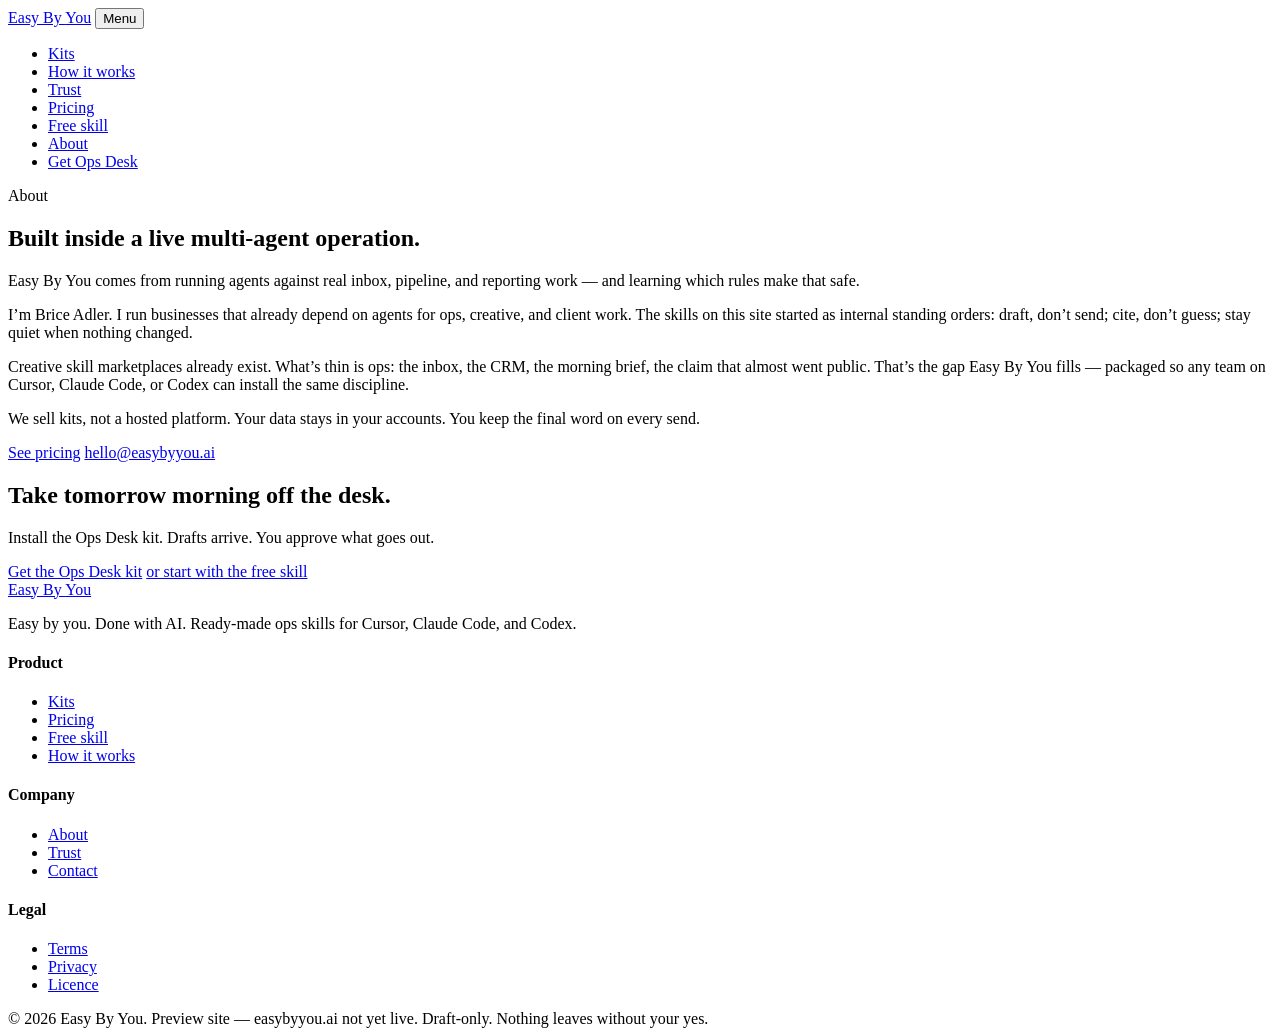
==== index.html @ 18d85d34 "Remove ping; add placeholder index note" ====
<!DOCTYPE html>
<html lang="en">
<head>
<meta charset="utf-8">
<title>Easy By You</title>
<meta http-equiv="refresh" content="0;url=about.html">
<style>body{font-family:system-ui;background:#F7F5F0;color:#14213D;padding:3rem;max-width:40rem;margin:auto}
a{color:#C8892B}</style>
</head>
<body>
<h1>Easy By You</h1>
<p>Easy by you. Done with AI.</p>
<p>Full static site is built locally. This preview repo is mid-upload.</p>
<p><a href="about.html">About</a> · Full pages landing shortly.</p>
</body></html>
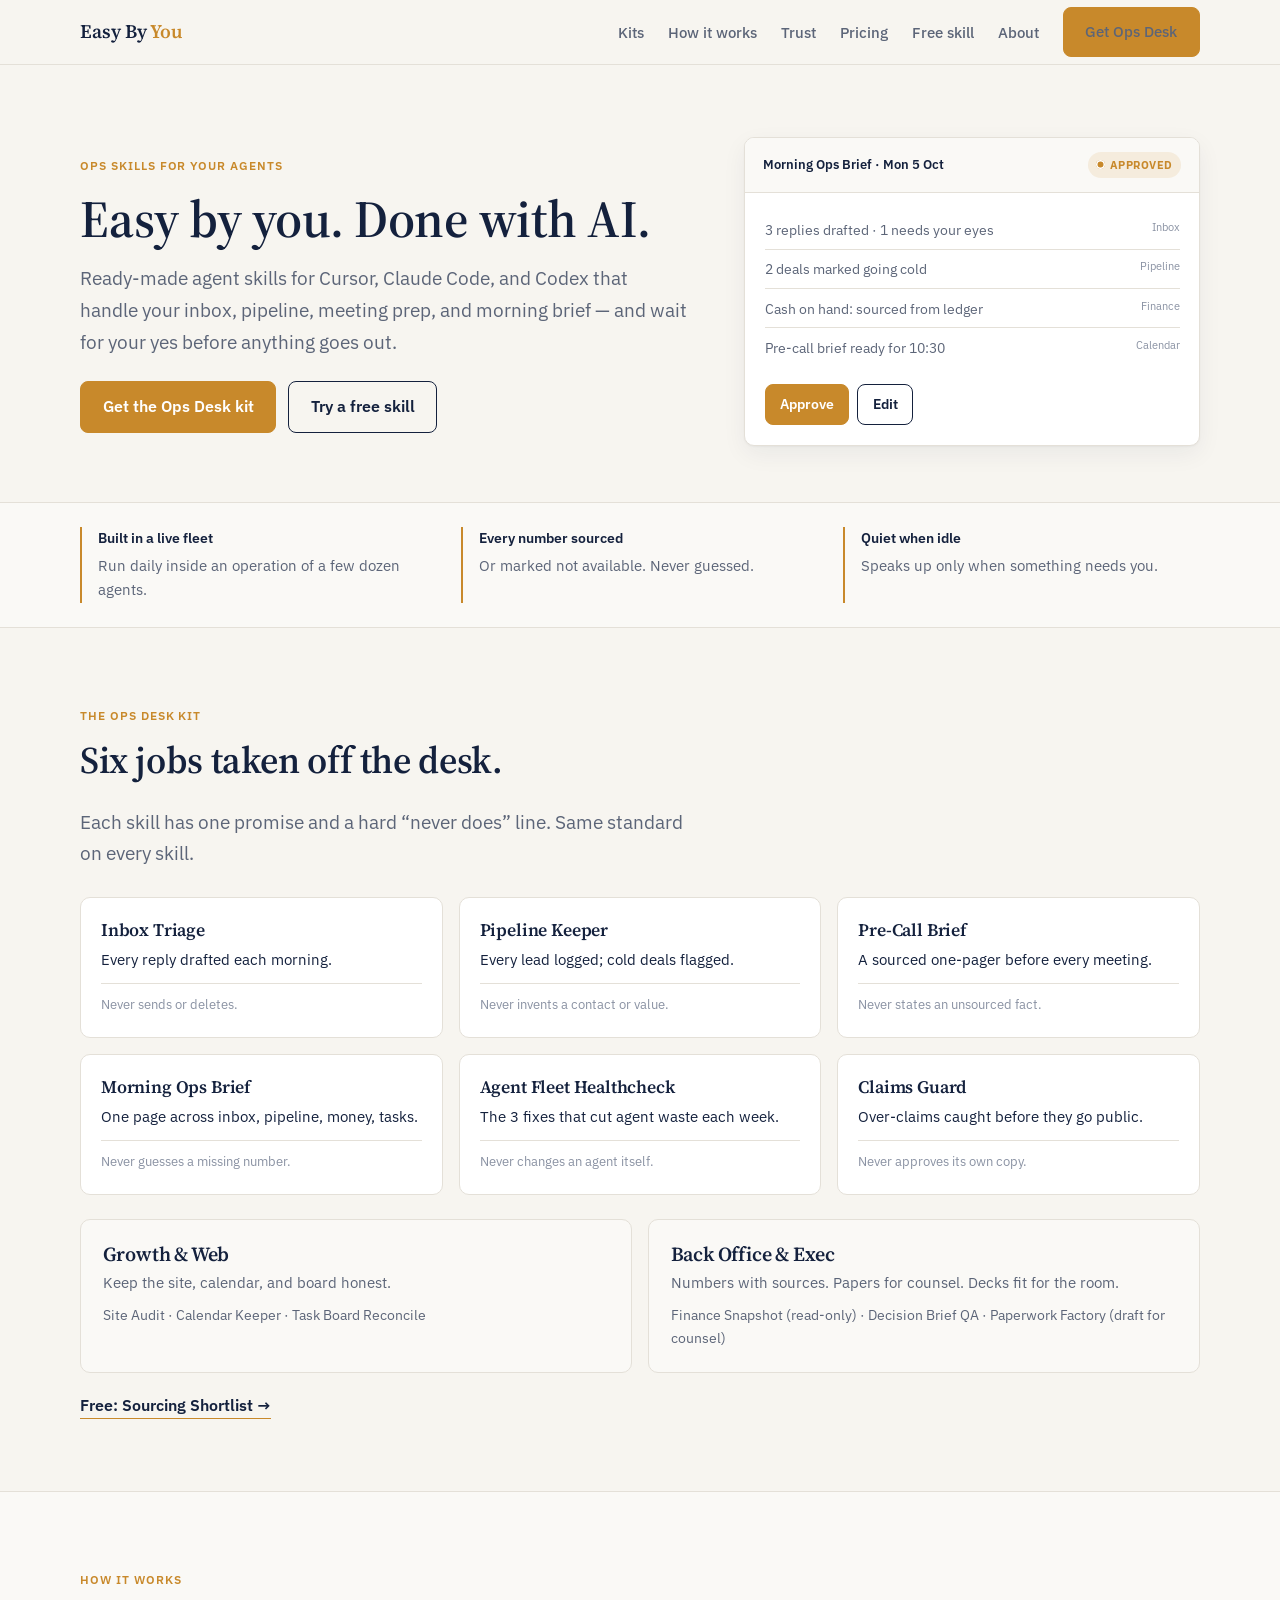
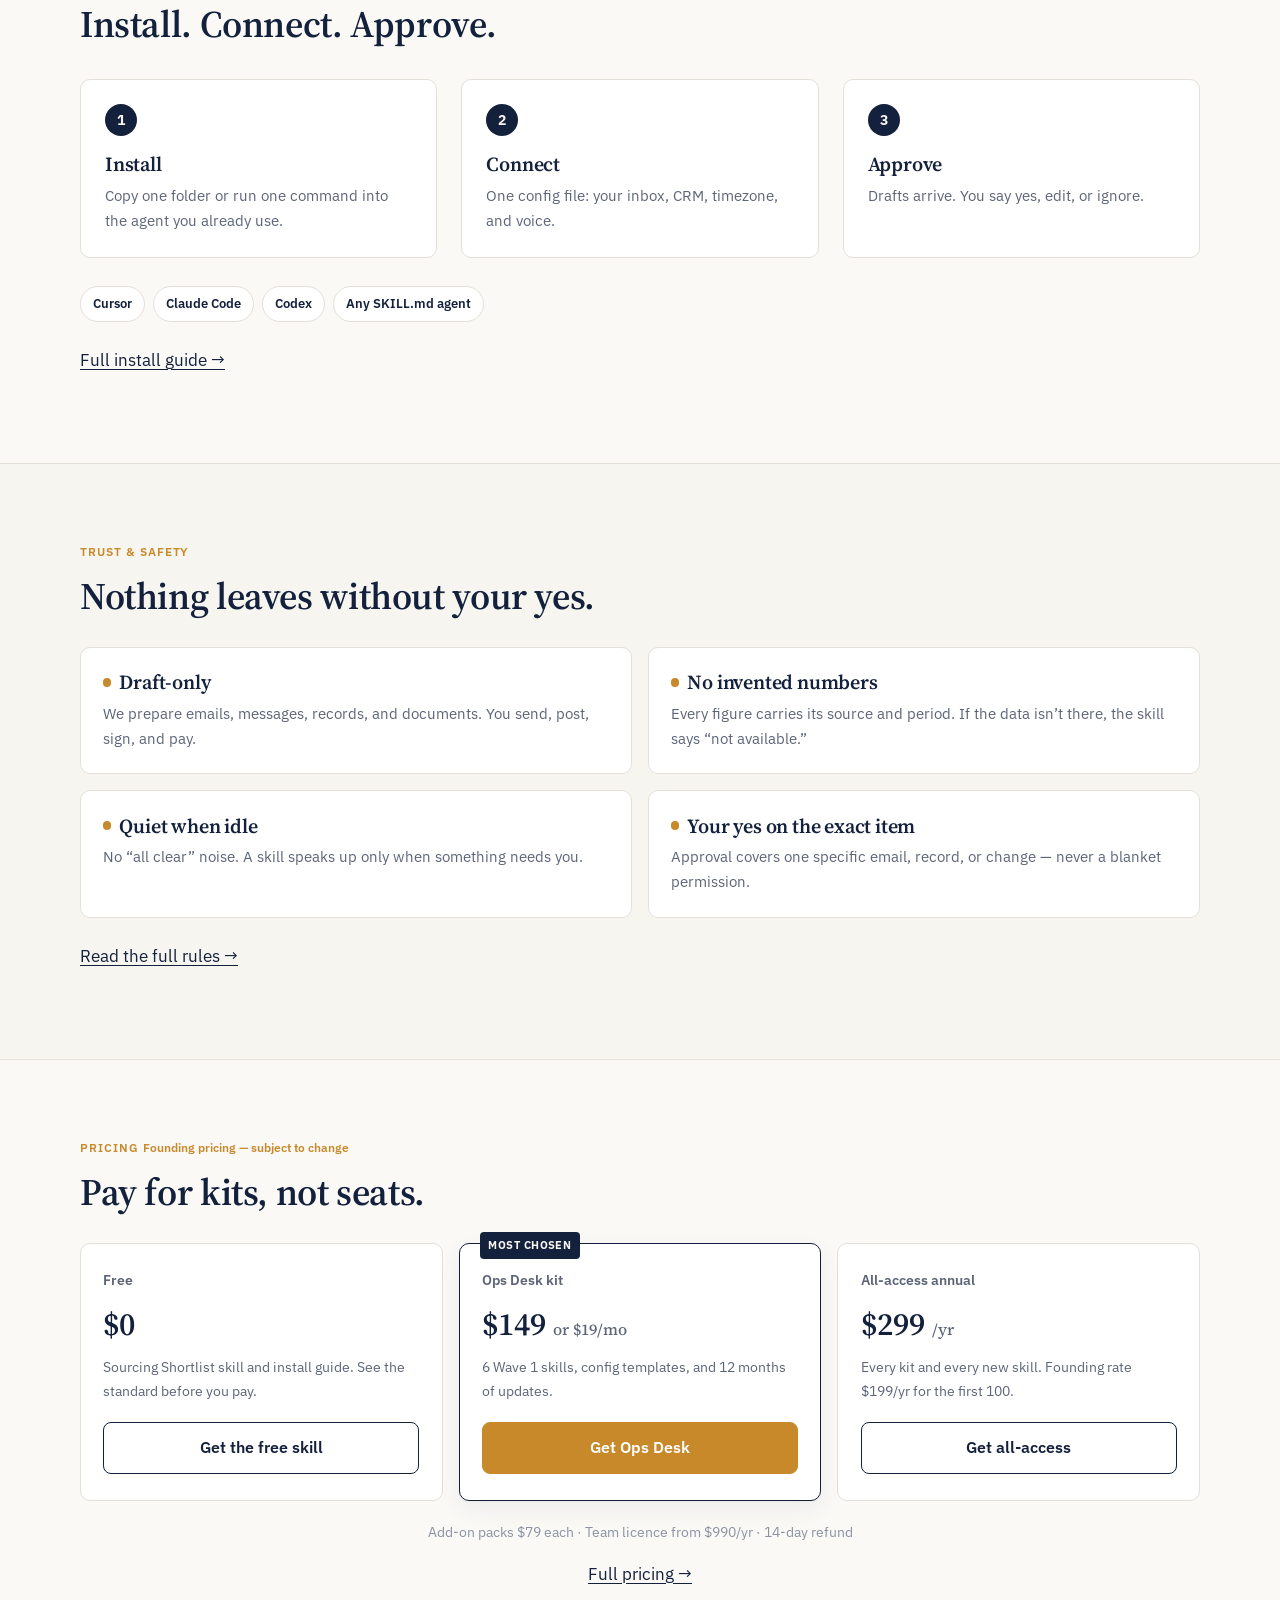
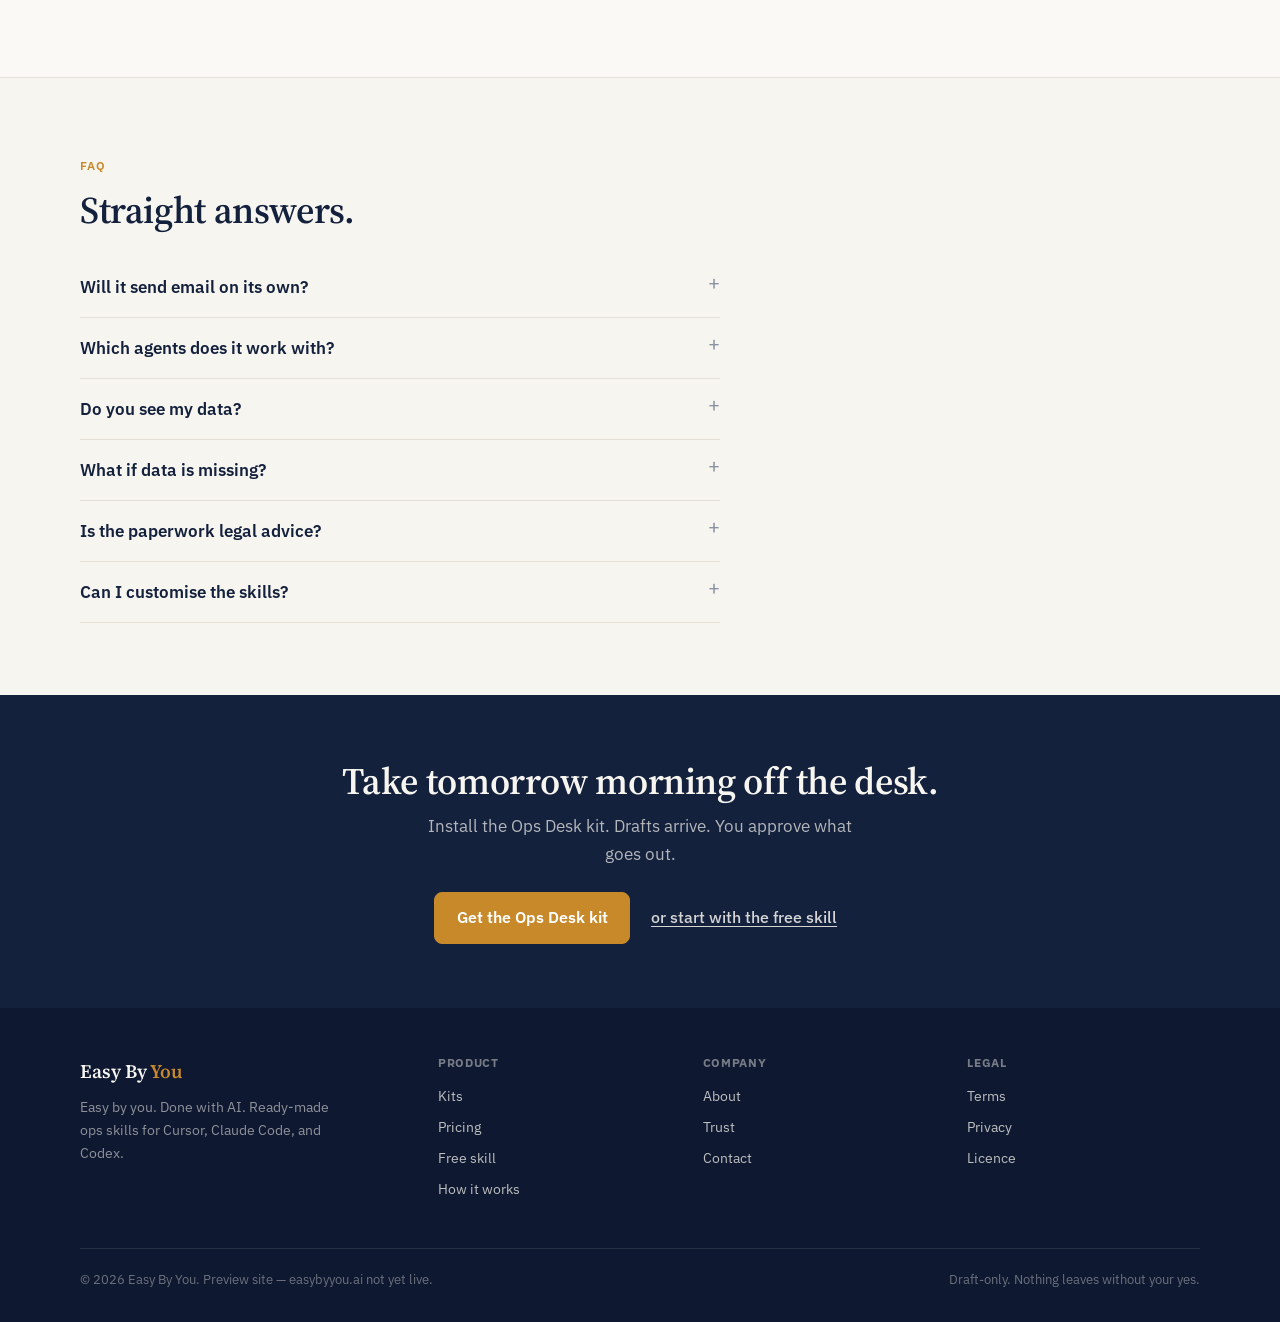
==== commit 26e07c73: "Publish full Easy By You sales site Replace the mid-upload stub index (meta refresh to about.html) w" ====
--- a/index.html
+++ b/index.html
@@ -1,15 +1,258 @@
 <!DOCTYPE html>
 <html lang="en">
 <head>
-<meta charset="utf-8">
-<title>Easy By You</title>
-<meta http-equiv="refresh" content="0;url=about.html">
-<style>body{font-family:system-ui;background:#F7F5F0;color:#14213D;padding:3rem;max-width:40rem;margin:auto}
-a{color:#C8892B}</style>
+  <meta charset="utf-8">
+  <meta name="viewport" content="width=device-width, initial-scale=1">
+  <title>Easy By You — Easy by you. Done with AI.</title>
+  <meta name="description" content="Ready-made agent skills for Cursor, Claude Code, and Codex. Inbox, pipeline, meeting prep, and morning brief — draft-only, approved by you.">
+  <meta name="theme-color" content="#F7F5F0">
+  <meta property="og:title" content="Easy By You — Easy by you. Done with AI.">
+  <meta property="og:description" content="Ready-made agent skills for Cursor, Claude Code, and Codex. Inbox, pipeline, meeting prep, and morning brief — draft-only, approved by you.">
+  <meta property="og:type" content="website">
+  <meta property="og:url" content="https://easybyyou.ai/">
+  <link rel="preconnect" href="https://fonts.googleapis.com">
+  <link rel="preconnect" href="https://fonts.gstatic.com" crossorigin>
+  <link href="https://fonts.googleapis.com/css2?family=IBM+Plex+Sans:wght@400;500;600;700&family=Source+Serif+4:opsz,wght@8..60,500;8..60,600;8..60,700&display=swap" rel="stylesheet">
+  <link rel="stylesheet" href="css/styles.css">
+  <link rel="canonical" href="https://easybyyou.ai/">
 </head>
 <body>
-<h1>Easy By You</h1>
-<p>Easy by you. Done with AI.</p>
-<p>Full static site is built locally. This preview repo is mid-upload.</p>
-<p><a href="about.html">About</a> · Full pages landing shortly.</p>
-</body></html>+  <header class="site-header">
+    <div class="container nav">
+      <a class="logo" href="index.html">Easy By <span>You</span></a>
+      <button class="nav-toggle" type="button" aria-expanded="false" aria-controls="nav-menu">Menu</button>
+      <ul class="nav-links" id="nav-menu">
+      <li><a href="kits.html">Kits</a></li>
+      <li><a href="how-it-works.html">How it works</a></li>
+      <li><a href="trust.html">Trust</a></li>
+      <li><a href="pricing.html">Pricing</a></li>
+      <li><a href="free.html">Free skill</a></li>
+      <li><a href="about.html">About</a></li>
+        <li><a class="btn btn-primary" href="pricing.html">Get Ops Desk</a></li>
+      </ul>
+    </div>
+  </header>
+  <main>
+    <section class="hero">
+      <div class="container hero-grid">
+        <div>
+          <p class="eyebrow">Ops skills for your agents</p>
+          <h1>Easy by you. Done with AI.</h1>
+          <p class="lead">Ready-made agent skills for Cursor, Claude Code, and Codex that handle your inbox, pipeline, meeting prep, and morning brief — and wait for your yes before anything goes out.</p>
+          <div class="btn-row">
+            <a class="btn btn-primary" href="pricing.html">Get the Ops Desk kit</a>
+            <a class="btn btn-outline" href="free.html">Try a free skill</a>
+          </div>
+        </div>
+        <div class="product-card">
+          <div class="product-card-head">
+            <p class="title">Morning Ops Brief · Mon 5 Oct</p>
+            <span class="badge-approved">Approved</span>
+          </div>
+          <div class="product-card-body">
+            <ul class="brief-lines">
+              <li>3 replies drafted · 1 needs your eyes <span class="src">Inbox</span></li>
+              <li>2 deals marked going cold <span class="src">Pipeline</span></li>
+              <li>Cash on hand: sourced from ledger <span class="src">Finance</span></li>
+              <li>Pre-call brief ready for 10:30 <span class="src">Calendar</span></li>
+            </ul>
+            <div class="card-actions">
+              <span class="btn btn-primary" tabindex="-1">Approve</span>
+              <span class="btn btn-outline" tabindex="-1">Edit</span>
+            </div>
+          </div>
+        </div>
+      </div>
+    </section>
+
+    <section class="proof">
+      <div class="container proof-grid">
+        <p class="proof-item"><strong>Built in a live fleet</strong> Run daily inside an operation of a few dozen agents.</p>
+        <p class="proof-item"><strong>Every number sourced</strong> Or marked not available. Never guessed.</p>
+        <p class="proof-item"><strong>Quiet when idle</strong> Speaks up only when something needs you.</p>
+      </div>
+    </section>
+
+    <section class="section" id="ops-desk">
+      <div class="container">
+        <p class="eyebrow">The Ops Desk kit</p>
+        <h2>Six jobs taken off the desk.</h2>
+        <p class="lead">Each skill has one promise and a hard “never does” line. Same standard on every skill.</p>
+        <div class="skill-grid">
+          <a class="skill-tile" href="skills/inbox-triage.html">
+            <h3>Inbox Triage</h3>
+            <p class="promise">Every reply drafted each morning.</p>
+            <p class="never">Never sends or deletes.</p>
+          </a>
+          <div class="skill-tile">
+            <h3>Pipeline Keeper</h3>
+            <p class="promise">Every lead logged; cold deals flagged.</p>
+            <p class="never">Never invents a contact or value.</p>
+          </div>
+          <a class="skill-tile" href="skills/pre-call-brief.html">
+            <h3>Pre-Call Brief</h3>
+            <p class="promise">A sourced one-pager before every meeting.</p>
+            <p class="never">Never states an unsourced fact.</p>
+          </a>
+          <div class="skill-tile">
+            <h3>Morning Ops Brief</h3>
+            <p class="promise">One page across inbox, pipeline, money, tasks.</p>
+            <p class="never">Never guesses a missing number.</p>
+          </div>
+          <a class="skill-tile" href="skills/agent-fleet-healthcheck.html">
+            <h3>Agent Fleet Healthcheck</h3>
+            <p class="promise">The 3 fixes that cut agent waste each week.</p>
+            <p class="never">Never changes an agent itself.</p>
+          </a>
+          <div class="skill-tile">
+            <h3>Claims Guard</h3>
+            <p class="promise">Over-claims caught before they go public.</p>
+            <p class="never">Never approves its own copy.</p>
+          </div>
+        </div>
+        <div class="addon-row">
+          <div class="addon-card">
+            <h3>Growth &amp; Web</h3>
+            <p>Keep the site, calendar, and board honest.</p>
+            <p class="skills-list">Site Audit · Calendar Keeper · Task Board Reconcile</p>
+          </div>
+          <div class="addon-card">
+            <h3>Back Office &amp; Exec</h3>
+            <p>Numbers with sources. Papers for counsel. Decks fit for the room.</p>
+            <p class="skills-list">Finance Snapshot (read-only) · Decision Brief QA · Paperwork Factory (draft for counsel)</p>
+          </div>
+        </div>
+        <a class="free-link" href="free.html">Free: Sourcing Shortlist →</a>
+      </div>
+    </section>
+
+    <section class="section" style="background:#FAF9F6;border-block:1px solid var(--line)">
+      <div class="container">
+        <p class="eyebrow">How it works</p>
+        <h2>Install. Connect. Approve.</h2>
+        <div class="steps">
+          <div class="step"><div class="step-num">1</div><h3>Install</h3><p>Copy one folder or run one command into the agent you already use.</p></div>
+          <div class="step"><div class="step-num">2</div><h3>Connect</h3><p>One config file: your inbox, CRM, timezone, and voice.</p></div>
+          <div class="step"><div class="step-num">3</div><h3>Approve</h3><p>Drafts arrive. You say yes, edit, or ignore.</p></div>
+        </div>
+        <div class="badges">
+          <span class="badge">Cursor</span>
+          <span class="badge">Claude Code</span>
+          <span class="badge">Codex</span>
+          <span class="badge">Any SKILL.md agent</span>
+        </div>
+        <p style="margin-top:1.5rem"><a href="how-it-works.html">Full install guide →</a></p>
+      </div>
+    </section>
+
+    <section class="section">
+      <div class="container">
+        <p class="eyebrow">Trust &amp; safety</p>
+        <h2>Nothing leaves without your yes.</h2>
+        <div class="trust-grid">
+          <div class="trust-card"><h3>Draft-only</h3><p>We prepare emails, messages, records, and documents. You send, post, sign, and pay.</p></div>
+          <div class="trust-card"><h3>No invented numbers</h3><p>Every figure carries its source and period. If the data isn’t there, the skill says “not available.”</p></div>
+          <div class="trust-card"><h3>Quiet when idle</h3><p>No “all clear” noise. A skill speaks up only when something needs you.</p></div>
+          <div class="trust-card"><h3>Your yes on the exact item</h3><p>Approval covers one specific email, record, or change — never a blanket permission.</p></div>
+        </div>
+        <p style="margin-top:1.5rem"><a href="trust.html">Read the full rules →</a></p>
+      </div>
+    </section>
+
+    <section class="section" style="background:#FAF9F6;border-block:1px solid var(--line)">
+      <div class="container">
+        <p class="eyebrow">Pricing</p>
+        <p class="founding-label">Founding pricing — subject to change</p>
+        <h2>Pay for kits, not seats.</h2>
+        <div class="pricing-grid">
+          <div class="price-card">
+            <p class="plan">Free</p>
+            <p class="amount">$0</p>
+            <p class="desc">Sourcing Shortlist skill and install guide. See the standard before you pay.</p>
+            <a class="btn btn-outline" href="free.html">Get the free skill</a>
+          </div>
+          <div class="price-card featured">
+            <p class="plan">Ops Desk kit</p>
+            <p class="amount">$149 <small>or $19/mo</small></p>
+            <p class="desc">6 Wave 1 skills, config templates, and 12 months of updates.</p>
+            <a class="btn btn-primary" href="mailto:hello@easybyyou.ai?subject=Ops%20Desk%20kit">Get Ops Desk</a>
+          </div>
+          <div class="price-card">
+            <p class="plan">All-access annual</p>
+            <p class="amount">$299 <small>/yr</small></p>
+            <p class="desc">Every kit and every new skill. Founding rate $199/yr for the first 100.</p>
+            <a class="btn btn-outline" href="mailto:hello@easybyyou.ai?subject=All-access%20annual">Get all-access</a>
+          </div>
+        </div>
+        <p class="price-note">Add-on packs $79 each · Team licence from $990/yr · 14-day refund</p>
+        <p style="text-align:center;margin-top:1rem"><a href="pricing.html">Full pricing →</a></p>
+      </div>
+    </section>
+
+    <section class="section">
+      <div class="container">
+        <p class="eyebrow">FAQ</p>
+        <h2>Straight answers.</h2>
+        <div class="faq">
+          <details><summary>Will it send email on its own?</summary><p>No. Every skill drafts; you send.</p></details>
+          <details><summary>Which agents does it work with?</summary><p>Cursor, Claude Code, Codex, and any agent that reads SKILL.md folders.</p></details>
+          <details><summary>Do you see my data?</summary><p>No. Skills run in your agent, on your own accounts. We never receive your inbox or CRM data.</p></details>
+          <details><summary>What if data is missing?</summary><p>The skill says “not available.” It never estimates.</p></details>
+          <details><summary>Is the paperwork legal advice?</summary><p>No. Every document is marked as a draft for your lawyer.</p></details>
+          <details><summary>Can I customise the skills?</summary><p>Yes, for your own use. Redistribution isn’t permitted.</p></details>
+        </div>
+      </div>
+    </section>
+  <section class="cta-band">
+    <div class="container">
+      <h2>Take tomorrow morning off the desk.</h2>
+      <p>Install the Ops Desk kit. Drafts arrive. You approve what goes out.</p>
+      <div class="btn-row" style="justify-content:center">
+        <a class="btn btn-primary" href="pricing.html">Get the Ops Desk kit</a>
+        <a class="btn btn-ghost" href="free.html">or start with the free skill</a>
+      </div>
+    </div>
+  </section>
+  </main>
+  <footer class="site-footer">
+    <div class="container">
+      <div class="footer-grid">
+        <div>
+          <a class="logo" href="index.html">Easy By <span>You</span></a>
+          <p>Easy by you. Done with AI. Ready-made ops skills for Cursor, Claude Code, and Codex.</p>
+        </div>
+        <div class="footer-col">
+          <h4>Product</h4>
+          <ul>
+            <li><a href="kits.html">Kits</a></li>
+            <li><a href="pricing.html">Pricing</a></li>
+            <li><a href="free.html">Free skill</a></li>
+            <li><a href="how-it-works.html">How it works</a></li>
+          </ul>
+        </div>
+        <div class="footer-col">
+          <h4>Company</h4>
+          <ul>
+            <li><a href="about.html">About</a></li>
+            <li><a href="trust.html">Trust</a></li>
+            <li><a href="mailto:hello@easybyyou.ai">Contact</a></li>
+          </ul>
+        </div>
+        <div class="footer-col">
+          <h4>Legal</h4>
+          <ul>
+            <li><a href="#">Terms</a></li>
+            <li><a href="#">Privacy</a></li>
+            <li><a href="#">Licence</a></li>
+          </ul>
+        </div>
+      </div>
+      <div class="footer-bottom">
+        <span>© 2026 Easy By You. Preview site — easybyyou.ai not yet live.</span>
+        <span>Draft-only. Nothing leaves without your yes.</span>
+      </div>
+    </div>
+  </footer>
+  <script src="js/main.js"></script>
+</body>
+</html>
--- a/css/styles.css
+++ b/css/styles.css
@@ -0,0 +1,671 @@
+/* Easy By You — design system */
+:root {
+  --paper: #F7F5F0;
+  --ink: #14213D;
+  --amber: #C8892B;
+  --amber-hover: #A87222;
+  --slate: #5C6578;
+  --slate-light: #8A92A3;
+  --line: #E4E0D8;
+  --card: #FFFFFF;
+  --navy-deep: #0E1830;
+  --serif: "Source Serif 4", "Libre Baskerville", Georgia, "Times New Roman", serif;
+  --sans: "IBM Plex Sans", Inter, system-ui, -apple-system, sans-serif;
+  --max: 1120px;
+  --radius: 10px;
+  --shadow: 0 1px 2px rgba(20, 33, 61, 0.04), 0 8px 24px rgba(20, 33, 61, 0.06);
+}
+
+*, *::before, *::after { box-sizing: border-box; }
+html { scroll-behavior: smooth; }
+body {
+  margin: 0;
+  font-family: var(--sans);
+  font-size: 1.0625rem;
+  line-height: 1.65;
+  color: var(--ink);
+  background: var(--paper);
+  -webkit-font-smoothing: antialiased;
+}
+img { max-width: 100%; display: block; }
+a { color: var(--ink); text-decoration-thickness: 1px; text-underline-offset: 3px; }
+a:hover { color: var(--amber); }
+h1, h2, h3, h4 {
+  font-family: var(--serif);
+  font-weight: 600;
+  line-height: 1.2;
+  letter-spacing: -0.01em;
+  margin: 0 0 0.6em;
+}
+h1 { font-size: clamp(2.25rem, 5vw, 3.25rem); }
+h2 { font-size: clamp(1.75rem, 3.5vw, 2.35rem); }
+h3 { font-size: 1.25rem; }
+p { margin: 0 0 1em; color: var(--slate); }
+p.lead { font-size: 1.2rem; color: var(--slate); max-width: 38rem; }
+strong { color: var(--ink); font-weight: 600; }
+
+.container { width: min(100% - 2.5rem, var(--max)); margin-inline: auto; }
+.section { padding: 4.5rem 0; }
+.section-tight { padding: 3rem 0; }
+.eyebrow {
+  display: inline-block;
+  font-size: 0.75rem;
+  font-weight: 600;
+  letter-spacing: 0.08em;
+  text-transform: uppercase;
+  color: var(--amber);
+  margin-bottom: 0.75rem;
+}
+
+/* Nav */
+.site-header {
+  position: sticky;
+  top: 0;
+  z-index: 50;
+  background: rgba(247, 245, 240, 0.92);
+  backdrop-filter: blur(10px);
+  border-bottom: 1px solid var(--line);
+}
+.nav {
+  display: flex;
+  align-items: center;
+  justify-content: space-between;
+  height: 4rem;
+  gap: 1rem;
+}
+.logo {
+  font-family: var(--serif);
+  font-size: 1.2rem;
+  font-weight: 600;
+  color: var(--ink);
+  text-decoration: none;
+  white-space: nowrap;
+}
+.logo span { color: var(--amber); }
+.nav-links {
+  display: flex;
+  align-items: center;
+  gap: 1.5rem;
+  list-style: none;
+  margin: 0;
+  padding: 0;
+}
+.nav-links a {
+  text-decoration: none;
+  font-size: 0.9375rem;
+  color: var(--slate);
+  font-weight: 500;
+}
+.nav-links a:hover,
+.nav-links a[aria-current="page"] { color: var(--ink); }
+.nav-toggle {
+  display: none;
+  background: none;
+  border: 1px solid var(--line);
+  border-radius: 6px;
+  padding: 0.4rem 0.6rem;
+  cursor: pointer;
+  color: var(--ink);
+  font-size: 0.875rem;
+}
+
+/* Buttons */
+.btn {
+  display: inline-flex;
+  align-items: center;
+  justify-content: center;
+  gap: 0.4rem;
+  padding: 0.75rem 1.35rem;
+  border-radius: 8px;
+  font-family: var(--sans);
+  font-size: 0.975rem;
+  font-weight: 600;
+  text-decoration: none;
+  border: 1.5px solid transparent;
+  cursor: pointer;
+  transition: background 0.15s, color 0.15s, border-color 0.15s;
+}
+.btn-primary {
+  background: var(--amber);
+  color: #fff;
+  border-color: var(--amber);
+}
+.btn-primary:hover { background: var(--amber-hover); border-color: var(--amber-hover); color: #fff; }
+.btn-outline {
+  background: transparent;
+  color: var(--ink);
+  border-color: var(--ink);
+}
+.btn-outline:hover { background: var(--ink); color: var(--paper); }
+.btn-ghost {
+  background: transparent;
+  color: var(--slate);
+  border-color: transparent;
+  text-decoration: underline;
+  text-underline-offset: 3px;
+  font-weight: 500;
+  padding-inline: 0.5rem;
+}
+.btn-ghost:hover { color: var(--ink); }
+.btn-row { display: flex; flex-wrap: wrap; gap: 0.75rem; align-items: center; margin-top: 1.5rem; }
+
+/* Hero */
+.hero {
+  padding: 4.5rem 0 3.5rem;
+}
+.hero-grid {
+  display: grid;
+  grid-template-columns: 1.15fr 0.85fr;
+  gap: 3rem;
+  align-items: center;
+}
+.hero h1 { margin-bottom: 0.75rem; }
+.hero .lead { margin-bottom: 0; }
+
+/* Product card (morning brief mock) */
+.product-card {
+  background: var(--card);
+  border: 1px solid var(--line);
+  border-radius: var(--radius);
+  box-shadow: var(--shadow);
+  overflow: hidden;
+}
+.product-card-head {
+  display: flex;
+  align-items: center;
+  justify-content: space-between;
+  padding: 0.85rem 1.1rem;
+  border-bottom: 1px solid var(--line);
+  background: #FAF9F6;
+}
+.product-card-head .title {
+  font-size: 0.8125rem;
+  font-weight: 600;
+  color: var(--ink);
+  margin: 0;
+}
+.badge-approved {
+  display: inline-flex;
+  align-items: center;
+  gap: 0.3rem;
+  font-size: 0.7rem;
+  font-weight: 700;
+  letter-spacing: 0.04em;
+  text-transform: uppercase;
+  color: var(--amber);
+  background: rgba(200, 137, 43, 0.12);
+  padding: 0.25rem 0.55rem;
+  border-radius: 999px;
+}
+.badge-approved::before {
+  content: "";
+  width: 0.55rem;
+  height: 0.55rem;
+  border-radius: 50%;
+  background: var(--amber);
+  box-shadow: inset 0 0 0 1.5px #fff;
+}
+.product-card-body { padding: 1.15rem 1.2rem 1.3rem; }
+.brief-lines { list-style: none; margin: 0 0 1.1rem; padding: 0; }
+.brief-lines li {
+  font-size: 0.9rem;
+  color: var(--slate);
+  padding: 0.45rem 0;
+  border-bottom: 1px solid var(--line);
+  display: flex;
+  gap: 0.6rem;
+}
+.brief-lines li:last-child { border-bottom: none; }
+.brief-lines .src {
+  font-size: 0.7rem;
+  color: var(--slate-light);
+  white-space: nowrap;
+  margin-left: auto;
+}
+.card-actions { display: flex; gap: 0.5rem; }
+.card-actions .btn { padding: 0.5rem 0.9rem; font-size: 0.85rem; }
+
+/* Proof strip */
+.proof {
+  border-block: 1px solid var(--line);
+  background: #FAF9F6;
+  padding: 1.5rem 0;
+}
+.proof-grid {
+  display: grid;
+  grid-template-columns: repeat(3, 1fr);
+  gap: 1.5rem;
+}
+.proof-item {
+  font-size: 0.9375rem;
+  color: var(--slate);
+  margin: 0;
+  padding-left: 1rem;
+  border-left: 2px solid var(--amber);
+}
+.proof-item strong { display: block; color: var(--ink); font-size: 0.875rem; margin-bottom: 0.2rem; }
+
+/* Skill tiles */
+.skill-grid {
+  display: grid;
+  grid-template-columns: repeat(3, 1fr);
+  gap: 1rem;
+  margin-top: 1.75rem;
+}
+.skill-tile {
+  background: var(--card);
+  border: 1px solid var(--line);
+  border-radius: var(--radius);
+  padding: 1.35rem 1.25rem;
+  text-decoration: none;
+  color: inherit;
+  transition: border-color 0.15s, box-shadow 0.15s;
+  display: block;
+}
+.skill-tile:hover {
+  border-color: var(--ink);
+  box-shadow: var(--shadow);
+  color: inherit;
+}
+.skill-tile h3 { margin-bottom: 0.4rem; font-size: 1.1rem; }
+.skill-tile .promise { color: var(--ink); font-size: 0.95rem; margin-bottom: 0.65rem; }
+.skill-tile .never {
+  font-size: 0.8125rem;
+  color: var(--slate-light);
+  margin: 0;
+  padding-top: 0.65rem;
+  border-top: 1px solid var(--line);
+}
+.addon-row {
+  display: grid;
+  grid-template-columns: 1fr 1fr;
+  gap: 1rem;
+  margin-top: 1.5rem;
+}
+.addon-card {
+  background: #FAF9F6;
+  border: 1px solid var(--line);
+  border-radius: var(--radius);
+  padding: 1.35rem 1.35rem;
+}
+.addon-card h3 { margin-bottom: 0.35rem; }
+.addon-card p { margin-bottom: 0.5rem; font-size: 0.9375rem; }
+.addon-card .skills-list {
+  font-size: 0.875rem;
+  color: var(--slate);
+  margin: 0;
+}
+.free-link {
+  display: inline-block;
+  margin-top: 1.25rem;
+  font-weight: 600;
+  font-size: 0.975rem;
+  text-decoration: none;
+  color: var(--ink);
+  border-bottom: 1.5px solid var(--amber);
+}
+.free-link:hover { color: var(--amber); }
+
+/* Steps */
+.steps {
+  display: grid;
+  grid-template-columns: repeat(3, 1fr);
+  gap: 1.5rem;
+  margin-top: 2rem;
+}
+.step {
+  padding: 1.5rem;
+  background: var(--card);
+  border: 1px solid var(--line);
+  border-radius: var(--radius);
+}
+.step-num {
+  display: inline-flex;
+  align-items: center;
+  justify-content: center;
+  width: 2rem;
+  height: 2rem;
+  border-radius: 50%;
+  background: var(--ink);
+  color: var(--paper);
+  font-size: 0.875rem;
+  font-weight: 700;
+  margin-bottom: 1rem;
+}
+.step h3 { margin-bottom: 0.4rem; }
+.step p { margin: 0; font-size: 0.95rem; }
+.badges {
+  display: flex;
+  flex-wrap: wrap;
+  gap: 0.5rem;
+  margin-top: 1.75rem;
+}
+.badge {
+  font-size: 0.8125rem;
+  font-weight: 600;
+  padding: 0.4rem 0.75rem;
+  border: 1px solid var(--line);
+  border-radius: 999px;
+  background: var(--card);
+  color: var(--ink);
+}
+
+/* Trust */
+.trust-grid {
+  display: grid;
+  grid-template-columns: repeat(2, 1fr);
+  gap: 1rem;
+  margin-top: 1.75rem;
+}
+.trust-card {
+  background: var(--card);
+  border: 1px solid var(--line);
+  border-radius: var(--radius);
+  padding: 1.4rem 1.35rem;
+}
+.trust-card h3 {
+  display: flex;
+  align-items: center;
+  gap: 0.5rem;
+  margin-bottom: 0.4rem;
+}
+.trust-card h3::before {
+  content: "";
+  width: 0.55rem;
+  height: 0.55rem;
+  border-radius: 50%;
+  background: var(--amber);
+  flex-shrink: 0;
+}
+.trust-card p { margin: 0; font-size: 0.95rem; }
+
+/* Pricing */
+.pricing-grid {
+  display: grid;
+  grid-template-columns: repeat(3, 1fr);
+  gap: 1rem;
+  margin-top: 1.75rem;
+  align-items: stretch;
+}
+.price-card {
+  background: var(--card);
+  border: 1px solid var(--line);
+  border-radius: var(--radius);
+  padding: 1.6rem 1.4rem;
+  display: flex;
+  flex-direction: column;
+}
+.price-card.featured {
+  border-color: var(--ink);
+  box-shadow: var(--shadow);
+  position: relative;
+}
+.price-card.featured::before {
+  content: "Most chosen";
+  position: absolute;
+  top: -0.7rem;
+  left: 1.25rem;
+  background: var(--ink);
+  color: var(--paper);
+  font-size: 0.7rem;
+  font-weight: 700;
+  letter-spacing: 0.04em;
+  text-transform: uppercase;
+  padding: 0.25rem 0.55rem;
+  border-radius: 4px;
+}
+.price-card .plan { font-size: 0.875rem; font-weight: 600; color: var(--slate); margin: 0 0 0.35rem; }
+.price-card .amount {
+  font-family: var(--serif);
+  font-size: 2rem;
+  font-weight: 600;
+  color: var(--ink);
+  margin: 0 0 0.25rem;
+}
+.price-card .amount small { font-size: 1rem; font-weight: 500; color: var(--slate); }
+.price-card .desc { font-size: 0.9rem; flex: 1; margin-bottom: 1.25rem; }
+.price-note {
+  margin-top: 1.25rem;
+  font-size: 0.875rem;
+  color: var(--slate-light);
+  text-align: center;
+}
+.founding-label {
+  display: inline-block;
+  font-size: 0.75rem;
+  font-weight: 600;
+  color: var(--amber);
+  margin-bottom: 0.5rem;
+}
+
+/* FAQ */
+.faq { margin-top: 1.5rem; max-width: 40rem; }
+.faq details {
+  border-bottom: 1px solid var(--line);
+  padding: 1rem 0;
+}
+.faq summary {
+  font-weight: 600;
+  color: var(--ink);
+  cursor: pointer;
+  list-style: none;
+  display: flex;
+  justify-content: space-between;
+  gap: 1rem;
+}
+.faq summary::-webkit-details-marker { display: none; }
+.faq summary::after {
+  content: "+";
+  font-weight: 400;
+  color: var(--slate-light);
+  font-size: 1.25rem;
+  line-height: 1;
+}
+.faq details[open] summary::after { content: "−"; }
+.faq details p {
+  margin: 0.75rem 0 0.25rem;
+  font-size: 0.975rem;
+}
+
+/* CTA band */
+.cta-band {
+  background: var(--ink);
+  color: var(--paper);
+  padding: 4rem 0;
+  text-align: center;
+}
+.cta-band h2 { color: var(--paper); margin-bottom: 0.5rem; }
+.cta-band p { color: rgba(247, 245, 240, 0.7); margin: 0 auto 1.5rem; max-width: 28rem; }
+.cta-band .btn-primary { background: var(--amber); }
+.cta-band .btn-ghost { color: rgba(247, 245, 240, 0.85); }
+.cta-band .btn-ghost:hover { color: #fff; }
+
+/* Footer */
+.site-footer {
+  background: var(--navy-deep);
+  color: rgba(247, 245, 240, 0.7);
+  padding: 3rem 0 2rem;
+  font-size: 0.9rem;
+}
+.footer-grid {
+  display: grid;
+  grid-template-columns: 1.4fr repeat(3, 1fr);
+  gap: 2rem;
+  margin-bottom: 2.5rem;
+}
+.site-footer .logo { color: var(--paper); margin-bottom: 0.5rem; display: inline-block; }
+.site-footer .logo span { color: var(--amber); }
+.site-footer p { color: rgba(247, 245, 240, 0.55); font-size: 0.875rem; max-width: 16rem; }
+.footer-col h4 {
+  font-family: var(--sans);
+  font-size: 0.75rem;
+  font-weight: 700;
+  letter-spacing: 0.06em;
+  text-transform: uppercase;
+  color: rgba(247, 245, 240, 0.45);
+  margin-bottom: 0.85rem;
+}
+.footer-col ul { list-style: none; margin: 0; padding: 0; }
+.footer-col li { margin-bottom: 0.45rem; }
+.footer-col a {
+  color: rgba(247, 245, 240, 0.75);
+  text-decoration: none;
+}
+.footer-col a:hover { color: #fff; }
+.footer-bottom {
+  border-top: 1px solid rgba(247, 245, 240, 0.1);
+  padding-top: 1.25rem;
+  display: flex;
+  justify-content: space-between;
+  flex-wrap: wrap;
+  gap: 0.75rem;
+  font-size: 0.8125rem;
+  color: rgba(247, 245, 240, 0.4);
+}
+
+/* Page hero (inner) */
+.page-hero {
+  padding: 3.5rem 0 2rem;
+  border-bottom: 1px solid var(--line);
+}
+.page-hero h1 { margin-bottom: 0.5rem; }
+.page-hero .lead { margin: 0; }
+
+/* Content blocks */
+.content-block { max-width: 40rem; }
+.content-block h2 { margin-top: 2.5rem; }
+.never-box {
+  background: #FAF9F6;
+  border-left: 3px solid var(--amber);
+  padding: 1rem 1.2rem;
+  margin: 1.5rem 0;
+  border-radius: 0 8px 8px 0;
+}
+.never-box h4 {
+  font-family: var(--sans);
+  font-size: 0.75rem;
+  font-weight: 700;
+  letter-spacing: 0.06em;
+  text-transform: uppercase;
+  color: var(--amber);
+  margin: 0 0 0.4rem;
+}
+.never-box ul { margin: 0; padding-left: 1.1rem; color: var(--slate); font-size: 0.95rem; }
+.never-box li { margin-bottom: 0.25rem; }
+
+.sample-output {
+  background: var(--card);
+  border: 1px solid var(--line);
+  border-radius: var(--radius);
+  padding: 1.25rem;
+  margin: 1.5rem 0;
+  font-size: 0.9rem;
+}
+.sample-output pre {
+  margin: 0;
+  white-space: pre-wrap;
+  font-family: "IBM Plex Mono", ui-monospace, monospace;
+  font-size: 0.8125rem;
+  line-height: 1.55;
+  color: var(--ink);
+}
+
+.form-stub {
+  background: var(--card);
+  border: 1px solid var(--line);
+  border-radius: var(--radius);
+  padding: 1.75rem;
+  max-width: 28rem;
+  margin-top: 1.5rem;
+}
+.form-stub label {
+  display: block;
+  font-size: 0.875rem;
+  font-weight: 600;
+  margin-bottom: 0.35rem;
+}
+.form-stub input[type="email"] {
+  width: 100%;
+  padding: 0.7rem 0.9rem;
+  border: 1px solid var(--line);
+  border-radius: 8px;
+  font-family: var(--sans);
+  font-size: 1rem;
+  margin-bottom: 0.85rem;
+  background: var(--paper);
+  color: var(--ink);
+}
+.form-stub .note {
+  font-size: 0.8125rem;
+  color: var(--slate-light);
+  margin-top: 0.85rem;
+  margin-bottom: 0;
+}
+
+.two-col {
+  display: grid;
+  grid-template-columns: 1fr 1fr;
+  gap: 2.5rem;
+  align-items: start;
+}
+
+.kit-section { margin-bottom: 3rem; }
+.kit-section h2 { margin-bottom: 0.4rem; }
+
+table.compare {
+  width: 100%;
+  border-collapse: collapse;
+  font-size: 0.9rem;
+  margin: 1.5rem 0;
+}
+table.compare th,
+table.compare td {
+  text-align: left;
+  padding: 0.75rem 0.85rem;
+  border-bottom: 1px solid var(--line);
+  vertical-align: top;
+}
+table.compare th {
+  font-size: 0.75rem;
+  text-transform: uppercase;
+  letter-spacing: 0.05em;
+  color: var(--slate-light);
+  font-weight: 700;
+}
+table.compare td strong { font-weight: 600; }
+
+/* Responsive */
+@media (max-width: 900px) {
+  .hero-grid,
+  .proof-grid,
+  .skill-grid,
+  .steps,
+  .trust-grid,
+  .pricing-grid,
+  .addon-row,
+  .footer-grid,
+  .two-col {
+    grid-template-columns: 1fr;
+  }
+  .skill-grid { grid-template-columns: 1fr 1fr; }
+  .nav-toggle { display: block; }
+  .nav-links {
+    display: none;
+    position: absolute;
+    top: 4rem;
+    left: 0;
+    right: 0;
+    flex-direction: column;
+    align-items: flex-start;
+    background: var(--paper);
+    border-bottom: 1px solid var(--line);
+    padding: 1rem 1.25rem 1.25rem;
+    gap: 0.85rem;
+  }
+  .nav-links.open { display: flex; }
+  .nav { position: relative; }
+}
+@media (max-width: 560px) {
+  .skill-grid { grid-template-columns: 1fr; }
+  .container { width: min(100% - 1.75rem, var(--max)); }
+}
